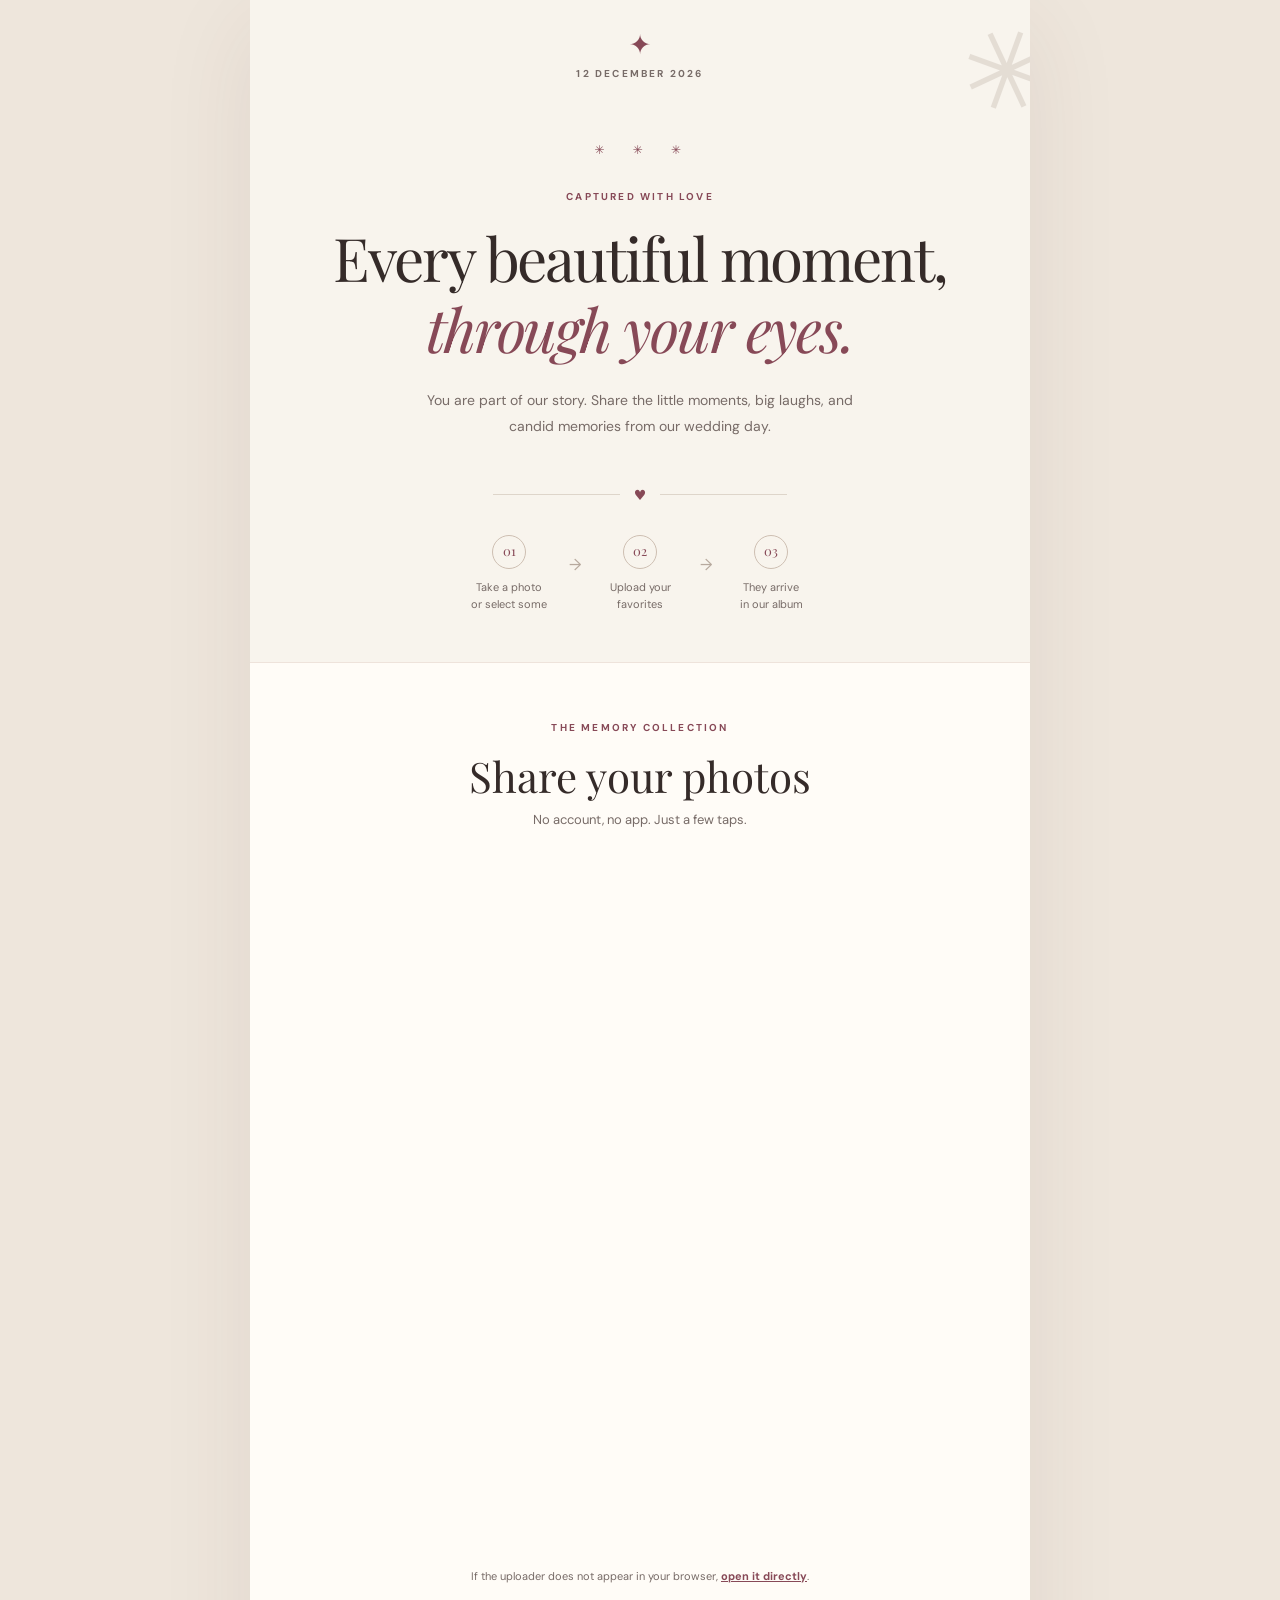
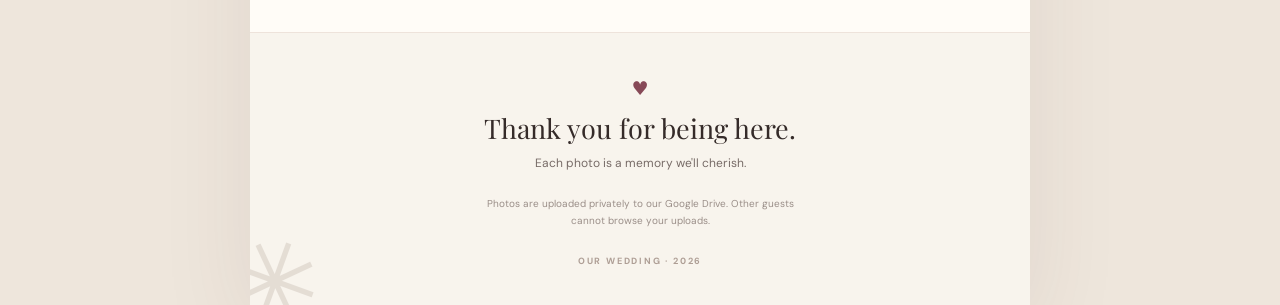
==== index.html @ 691325ce "first commit" ====
<!DOCTYPE html>
<html lang="en">
<head>
  <meta charset="UTF-8">
  <meta name="viewport" content="width=device-width, initial-scale=1, viewport-fit=cover">
  <meta name="theme-color" content="#f8f4ed">
  <meta name="description" content="Share your favorite photos from our wedding day with us.">
  <title>Our Wedding | Share Your Photos</title>
  <link rel="preconnect" href="https://fonts.googleapis.com">
  <link rel="preconnect" href="https://fonts.gstatic.com" crossorigin>
  <link href="https://fonts.googleapis.com/css2?family=DM+Sans:wght@400;500;600;700&family=Playfair+Display:ital,wght@0,400;0,500;1,400&display=swap" rel="stylesheet">
  <link rel="stylesheet" href="styles.css">
  <script src="config.js" defer></script>
  <script src="site.js" defer></script>
</head>
<body>
  <main class="page-shell">
    <div class="corner-ornament corner-ornament-top" aria-hidden="true">✳</div>
    <header class="site-head">
      <span class="monogram" aria-hidden="true">✦</span>
      <span id="weddingDate" class="eyebrow">12 December 2026</span>
    </header>

    <section class="hero" aria-labelledby="hero-title">
      <p class="tiny-ornament" aria-hidden="true">✳ &nbsp; ✳ &nbsp; ✳</p>
      <p class="eyebrow eyebrow-accent">CAPTURED WITH LOVE</p>
      <h1 id="hero-title">Every beautiful moment,<br><em>through your eyes.</em></h1>
      <p class="hero-body">You are part of our story. Share the little moments, big laughs, and candid memories from our wedding day.</p>
      <div class="hero-rule" aria-hidden="true"><span>♥</span></div>
      <div class="instruction-row" aria-label="How to share">
        <div class="instruction"><span class="instruction-icon" aria-hidden="true">01</span><span>Take a photo<br>or select some</span></div>
        <span class="instruction-arrow" aria-hidden="true">→</span>
        <div class="instruction"><span class="instruction-icon" aria-hidden="true">02</span><span>Upload your<br>favorites</span></div>
        <span class="instruction-arrow" aria-hidden="true">→</span>
        <div class="instruction"><span class="instruction-icon" aria-hidden="true">03</span><span>They arrive<br>in our album</span></div>
      </div>
    </section>

    <section class="upload-section" aria-labelledby="upload-title">
      <div class="upload-heading">
        <span class="eyebrow eyebrow-accent">THE MEMORY COLLECTION</span>
        <h2 id="upload-title">Share your photos</h2>
        <p>No account, no app. Just a few taps.</p>
      </div>
      <div class="upload-container">
        <div id="notConfigured" class="setup-note" hidden>
          <strong>One more setup step</strong>
          <p>Add your deployed Google Apps Script URL to <code>config.js</code>, then refresh this page.</p>
        </div>
        <iframe
          id="uploadFrame"
          title="Wedding photo uploader"
          loading="eager"
          allow="camera"
          referrerpolicy="no-referrer"
          hidden></iframe>
        <div id="iframeHint" class="iframe-hint" hidden>
          If the uploader does not appear in your browser, <a id="directUpload" href="#" target="_blank" rel="noopener noreferrer">open it directly</a>.
        </div>
      </div>
    </section>

    <footer class="footer">
      <p class="footer-heart" aria-hidden="true">♥</p>
      <p class="footer-heading">Thank you for being here.</p>
      <p class="footer-caption">Each photo is a memory we'll cherish.</p>
      <p class="privacy-copy">Photos are uploaded privately to our Google Drive. Other guests cannot browse your uploads.</p>
      <p class="footer-mark" id="footerMark">OUR WEDDING · 2026</p>
    </footer>
    <div class="corner-ornament corner-ornament-bottom" aria-hidden="true">✳</div>
  </main>
</body>
</html>
---- styles.css ----
:root {
  --ink: #352b29;
  --muted: #776b67;
  --wine: #874957;
  --paper: #f8f4ed;
  --cream: #fffcf7;
  --border: #ded5ca;
}
* { box-sizing: border-box; }
html { scroll-behavior: smooth; }
body {
  margin: 0;
  background: #eee6dc;
  color: var(--ink);
  font-family: "DM Sans", system-ui, sans-serif;
  -webkit-font-smoothing: antialiased;
}
.page-shell {
  position: relative;
  max-width: 780px;
  min-height: 100vh;
  margin: auto;
  overflow: hidden;
  background: var(--paper);
  box-shadow: 0 25px 90px #4c333316;
}
.corner-ornament {
  position: absolute;
  color: #b7a99e;
  font-size: 110px;
  line-height: 1;
  pointer-events: none;
  opacity: .3;
}
.corner-ornament-top { top: 18px; right: -22px; transform: rotate(20deg); }
.corner-ornament-bottom { bottom: -34px; left: -22px; transform: rotate(20deg); }
.site-head { padding: 27px 28px 0; display: flex; flex-direction: column; align-items: center; gap: 5px; }
.monogram { font-size: 27px; color: var(--wine); }
.eyebrow { font-size: 10px; font-weight: 700; text-transform: uppercase; letter-spacing: .22em; color: var(--muted); }
.eyebrow-accent { color: var(--wine); }
.hero { padding: 50px 48px 49px; text-align: center; }
.tiny-ornament { color: var(--wine); font-size: 12px; letter-spacing: .4em; margin-bottom: 32px; }
h1, h2, .footer-heading { font-family: "Playfair Display", Georgia, serif; font-weight: 400; }
h1 { font-size: clamp(35px, 6vw, 60px); line-height: 1.19; margin: 19px 0 23px; letter-spacing: -.035em; }
h1 em { color: var(--wine); font-weight: 400; }
.hero-body { max-width: 440px; margin: 0 auto; font-size: 14px; line-height: 1.85; color: var(--muted); }
.hero-rule { position: relative; margin: 43px auto 31px; max-width: 310px; color: var(--wine); }
.hero-rule::before, .hero-rule::after { content: ""; display: inline-block; width: 41%; border-top: 1px solid var(--border); vertical-align: middle; }
.hero-rule span { display: inline-block; padding: 0 14px; vertical-align: middle; font-size: 14px; }
.instruction-row { display: flex; justify-content: center; align-items: center; gap: 12px; }
.instruction { display: flex; flex-direction: column; align-items: center; gap: 10px; min-width: 95px; text-align: center; color: var(--muted); font-size: 11px; line-height: 1.55; }
.instruction-icon { border-radius: 50%; border: 1px solid #cebfb2; height: 34px; width: 34px; display: grid; place-items: center; color: var(--wine); font-family: "Playfair Display", serif; font-size: 13px; }
.instruction-arrow { align-self: center; margin-top: -19px; color: #b7a99e; }
.upload-section { background: var(--cream); padding: 52px 20px 25px; border-top: 1px solid #eee3db; border-bottom: 1px solid #eee3db; }
.upload-heading { text-align: center; }
h2 { font-size: clamp(31px, 5vw, 42px); margin: 12px 0 7px; }
.upload-heading p { font-size: 13px; color: var(--muted); margin: 0 0 20px; }
.upload-container { max-width: 585px; margin: 0 auto; }
#uploadFrame { display: block; border: 0; height: 730px; width: 100%; background: transparent; }
#uploadFrame[hidden] { display: none; }
.setup-note { margin: 24px auto 40px; text-align: center; border: 1px solid #e7d8ca; padding: 22px; border-radius: 14px; background: #fff9f1; font-size: 13px; line-height: 1.6; }
.setup-note[hidden] { display: none; }
.setup-note code { display: inline; background: #f3e9dd; padding: 2px 5px; }
.iframe-hint { max-width: 480px; margin: -10px auto 22px; text-align: center; font-size: 11px; line-height: 1.6; color: var(--muted); }
.iframe-hint[hidden] { display: none; }
a { color: var(--wine); font-weight: 700; }
.footer { text-align: center; padding: 43px 24px 38px; }
.footer-heart { color: var(--wine); font-size: 19px; margin: 0 0 9px; }
.footer-heading { font-size: 27px; margin: 0 0 9px; }
.footer-caption { margin: 0; font-size: 12px; color: var(--muted); }
.privacy-copy { font-size: 10px; color: #9a8e88; line-height: 1.7; max-width: 330px; margin: 24px auto 26px; }
.footer-mark { font-size: 9px; font-weight: 700; color: #ae9e95; letter-spacing: .2em; margin: 0; }
@media (max-width: 510px) {
  .site-head { padding-top: 23px; }
  .hero { padding: 37px 22px 43px; }
  .tiny-ornament { margin-bottom: 24px; }
  h1 { font-size: clamp(30px, 8.2vw, 44px); }
  .hero-body { font-size: 12px; }
  .instruction-row { gap: 5px; }
  .instruction { min-width: 85px; font-size: 10px; }
  .instruction-arrow { font-size: 13px; }
  .upload-section { padding: 42px 9px 20px; }
  #uploadFrame { height: 780px; }
}
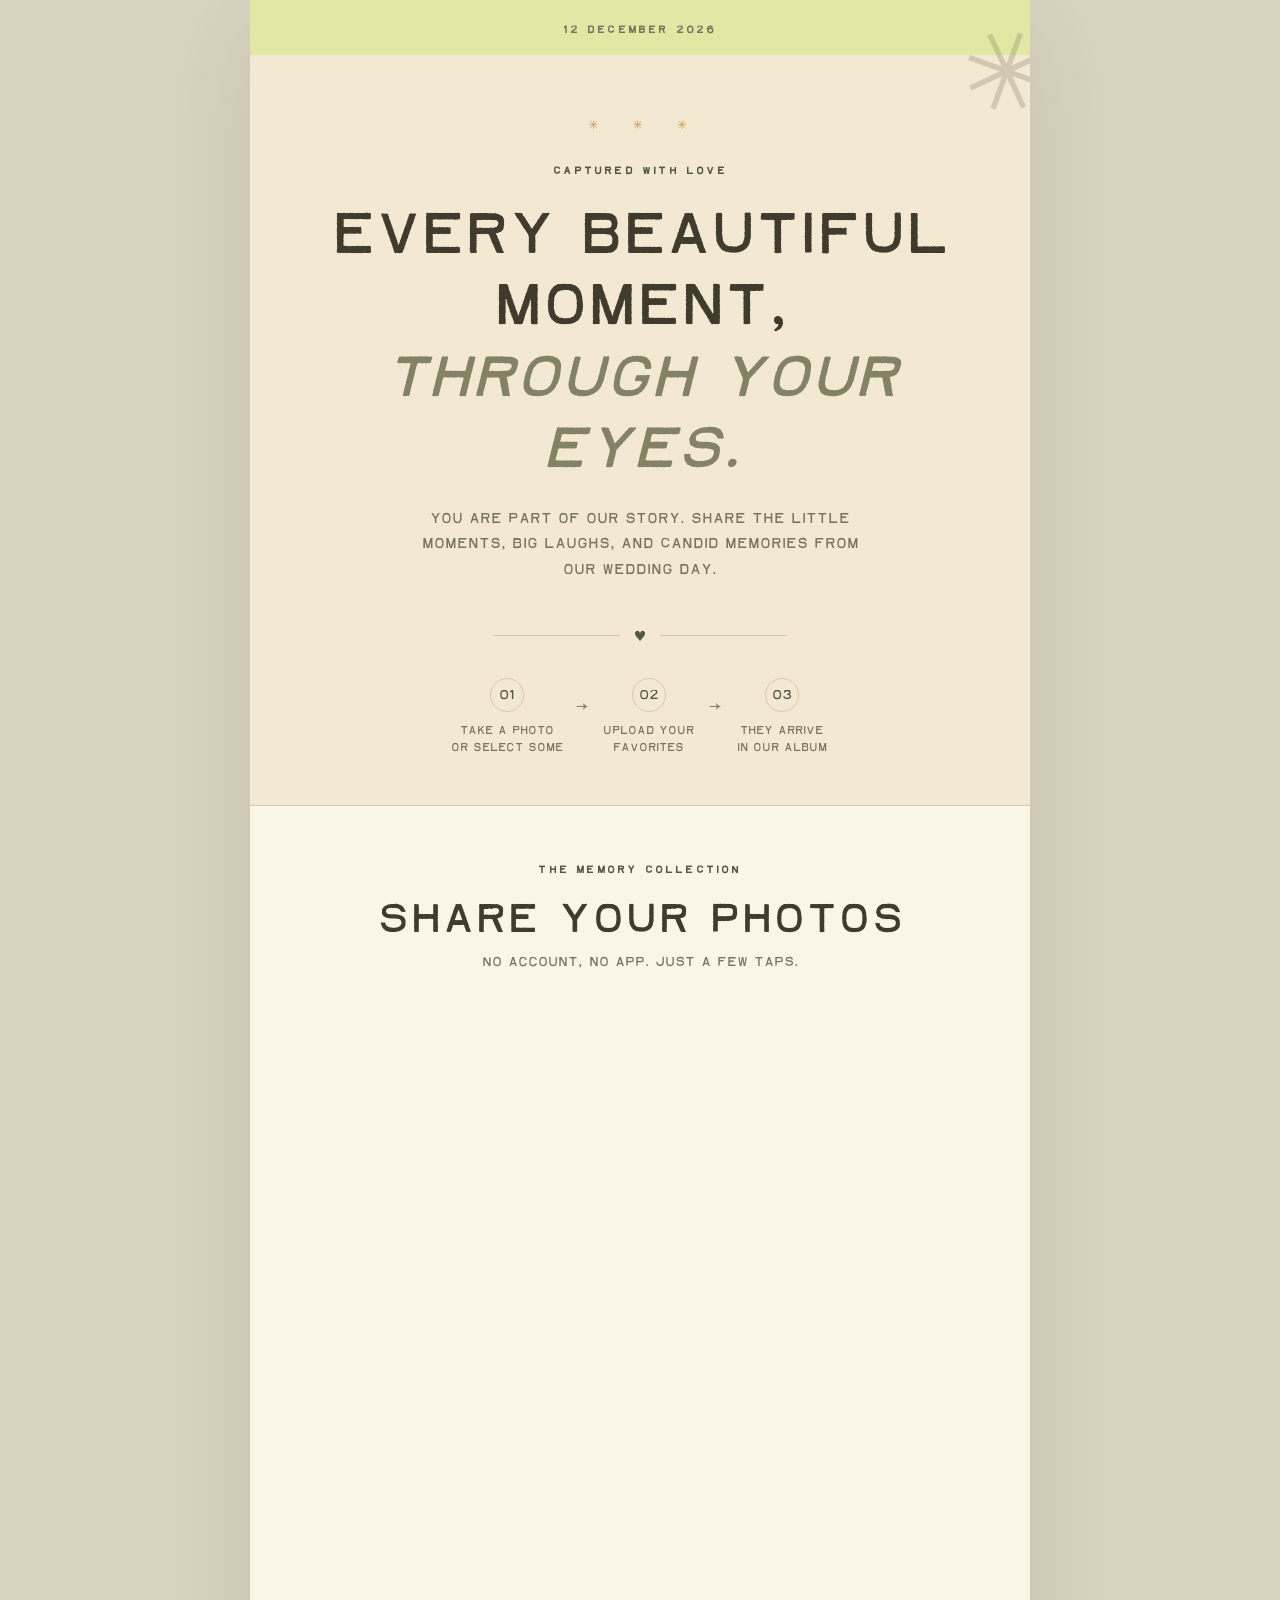
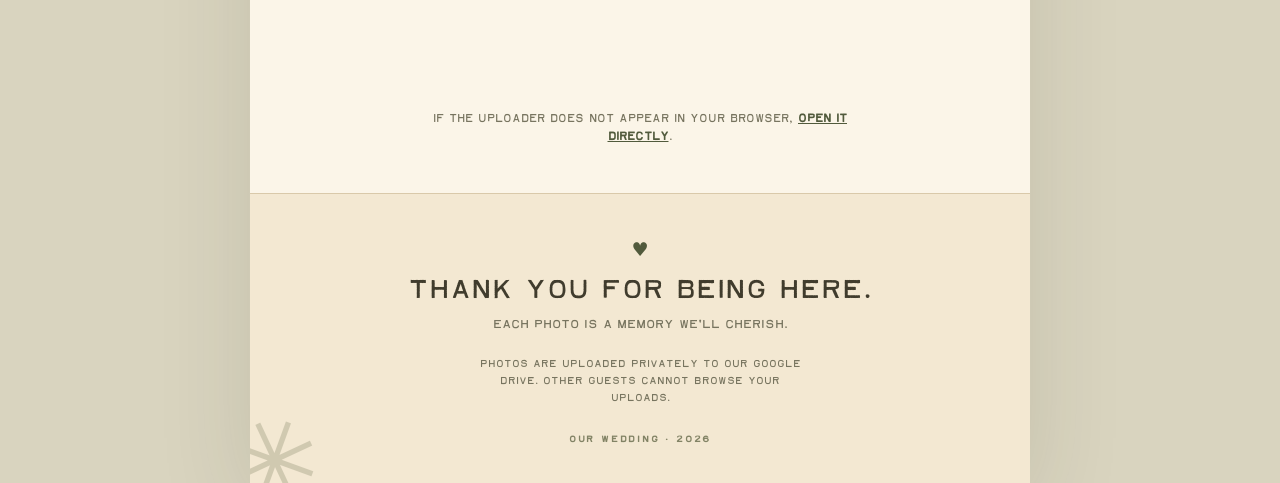
==== commit 2ebca522: "CSS Updated and Favicon added" ====
--- a/index.html
+++ b/index.html
@@ -3,12 +3,10 @@
 <head>
   <meta charset="UTF-8">
   <meta name="viewport" content="width=device-width, initial-scale=1, viewport-fit=cover">
-  <meta name="theme-color" content="#f8f4ed">
+  <meta name="theme-color" content="#e2e8a4">
   <meta name="description" content="Share your favorite photos from our wedding day with us.">
   <title>Our Wedding | Share Your Photos</title>
-  <link rel="preconnect" href="https://fonts.googleapis.com">
-  <link rel="preconnect" href="https://fonts.gstatic.com" crossorigin>
-  <link href="https://fonts.googleapis.com/css2?family=DM+Sans:wght@400;500;600;700&family=Playfair+Display:ital,wght@0,400;0,500;1,400&display=swap" rel="stylesheet">
+  <link rel="icon" href="favicon.ico" sizes="any">
   <link rel="stylesheet" href="styles.css">
   <script src="config.js" defer></script>
   <script src="site.js" defer></script>
@@ -17,7 +15,6 @@
   <main class="page-shell">
     <div class="corner-ornament corner-ornament-top" aria-hidden="true">✳</div>
     <header class="site-head">
-      <span class="monogram" aria-hidden="true">✦</span>
       <span id="weddingDate" class="eyebrow">12 December 2026</span>
     </header>
 
--- a/styles.css
+++ b/styles.css
@@ -1,18 +1,28 @@
+@font-face {
+  font-family: "Jadeite Rough";
+  src: url("fonts/Jadeite-Rough.ttf") format("truetype");
+  font-style: normal;
+  font-weight: 400;
+  font-display: swap;
+}
 :root {
-  --ink: #352b29;
-  --muted: #776b67;
-  --wine: #874957;
-  --paper: #f8f4ed;
-  --cream: #fffcf7;
-  --border: #ded5ca;
+  --ink: #403c2d;
+  --muted: #77745f;
+  --olive: #515a3c;
+  --sage: #828365;
+  --paper: #f3e8d2;
+  --cream: #fbf5e8;
+  --border: #d9c9aa;
+  --gold: #c99a45;
+  --butterfly: #e2e8a4;
 }
 * { box-sizing: border-box; }
 html { scroll-behavior: smooth; }
 body {
   margin: 0;
-  background: #eee6dc;
+  background: #d9d4bf;
   color: var(--ink);
-  font-family: "DM Sans", system-ui, sans-serif;
+  font-family: "Jadeite Rough", system-ui, sans-serif;
   -webkit-font-smoothing: antialiased;
 }
 .page-shell {
@@ -22,11 +32,11 @@
   margin: auto;
   overflow: hidden;
   background: var(--paper);
-  box-shadow: 0 25px 90px #4c333316;
+  box-shadow: 0 25px 90px #342f211f;
 }
 .corner-ornament {
   position: absolute;
-  color: #b7a99e;
+  color: var(--sage);
   font-size: 110px;
   line-height: 1;
   pointer-events: none;
@@ -34,44 +44,43 @@
 }
 .corner-ornament-top { top: 18px; right: -22px; transform: rotate(20deg); }
 .corner-ornament-bottom { bottom: -34px; left: -22px; transform: rotate(20deg); }
-.site-head { padding: 27px 28px 0; display: flex; flex-direction: column; align-items: center; gap: 5px; }
-.monogram { font-size: 27px; color: var(--wine); }
+.site-head { padding: 24px 28px 18px; display: flex; flex-direction: column; align-items: center; gap: 10px; background: var(--butterfly); }
 .eyebrow { font-size: 10px; font-weight: 700; text-transform: uppercase; letter-spacing: .22em; color: var(--muted); }
-.eyebrow-accent { color: var(--wine); }
-.hero { padding: 50px 48px 49px; text-align: center; }
-.tiny-ornament { color: var(--wine); font-size: 12px; letter-spacing: .4em; margin-bottom: 32px; }
-h1, h2, .footer-heading { font-family: "Playfair Display", Georgia, serif; font-weight: 400; }
+.eyebrow-accent { color: var(--olive); }
+.hero { padding: 50px 48px 49px; text-align: center; background: var(--paper); }
+.tiny-ornament { color: var(--gold); font-size: 12px; letter-spacing: .4em; margin-bottom: 32px; }
+h1, h2, .footer-heading { font-family: inherit; font-weight: 400; }
 h1 { font-size: clamp(35px, 6vw, 60px); line-height: 1.19; margin: 19px 0 23px; letter-spacing: -.035em; }
-h1 em { color: var(--wine); font-weight: 400; }
+h1 em { color: var(--sage); font-weight: 400; }
 .hero-body { max-width: 440px; margin: 0 auto; font-size: 14px; line-height: 1.85; color: var(--muted); }
-.hero-rule { position: relative; margin: 43px auto 31px; max-width: 310px; color: var(--wine); }
+.hero-rule { position: relative; margin: 43px auto 31px; max-width: 310px; color: var(--olive); }
 .hero-rule::before, .hero-rule::after { content: ""; display: inline-block; width: 41%; border-top: 1px solid var(--border); vertical-align: middle; }
 .hero-rule span { display: inline-block; padding: 0 14px; vertical-align: middle; font-size: 14px; }
 .instruction-row { display: flex; justify-content: center; align-items: center; gap: 12px; }
 .instruction { display: flex; flex-direction: column; align-items: center; gap: 10px; min-width: 95px; text-align: center; color: var(--muted); font-size: 11px; line-height: 1.55; }
-.instruction-icon { border-radius: 50%; border: 1px solid #cebfb2; height: 34px; width: 34px; display: grid; place-items: center; color: var(--wine); font-family: "Playfair Display", serif; font-size: 13px; }
-.instruction-arrow { align-self: center; margin-top: -19px; color: #b7a99e; }
-.upload-section { background: var(--cream); padding: 52px 20px 25px; border-top: 1px solid #eee3db; border-bottom: 1px solid #eee3db; }
+.instruction-icon { border-radius: 50%; border: 1px solid var(--border); height: 34px; width: 34px; display: grid; place-items: center; color: var(--olive); font-size: 13px; }
+.instruction-arrow { align-self: center; margin-top: -19px; color: var(--sage); }
+.upload-section { background: var(--cream); padding: 52px 20px 25px; border-top: 1px solid var(--border); border-bottom: 1px solid var(--border); }
 .upload-heading { text-align: center; }
 h2 { font-size: clamp(31px, 5vw, 42px); margin: 12px 0 7px; }
 .upload-heading p { font-size: 13px; color: var(--muted); margin: 0 0 20px; }
 .upload-container { max-width: 585px; margin: 0 auto; }
 #uploadFrame { display: block; border: 0; height: 730px; width: 100%; background: transparent; }
 #uploadFrame[hidden] { display: none; }
-.setup-note { margin: 24px auto 40px; text-align: center; border: 1px solid #e7d8ca; padding: 22px; border-radius: 14px; background: #fff9f1; font-size: 13px; line-height: 1.6; }
+.setup-note { margin: 24px auto 40px; text-align: center; border: 1px solid var(--border); padding: 22px; border-radius: 14px; background: #f5eedc; font-size: 13px; line-height: 1.6; }
 .setup-note[hidden] { display: none; }
-.setup-note code { display: inline; background: #f3e9dd; padding: 2px 5px; }
+.setup-note code { display: inline; background: #e7dfc8; padding: 2px 5px; }
 .iframe-hint { max-width: 480px; margin: -10px auto 22px; text-align: center; font-size: 11px; line-height: 1.6; color: var(--muted); }
 .iframe-hint[hidden] { display: none; }
-a { color: var(--wine); font-weight: 700; }
+a { color: var(--olive); font-weight: 700; }
 .footer { text-align: center; padding: 43px 24px 38px; }
-.footer-heart { color: var(--wine); font-size: 19px; margin: 0 0 9px; }
+.footer-heart { color: var(--olive); font-size: 19px; margin: 0 0 9px; }
 .footer-heading { font-size: 27px; margin: 0 0 9px; }
 .footer-caption { margin: 0; font-size: 12px; color: var(--muted); }
-.privacy-copy { font-size: 10px; color: #9a8e88; line-height: 1.7; max-width: 330px; margin: 24px auto 26px; }
-.footer-mark { font-size: 9px; font-weight: 700; color: #ae9e95; letter-spacing: .2em; margin: 0; }
+.privacy-copy { font-size: 10px; color: var(--muted); line-height: 1.7; max-width: 330px; margin: 24px auto 26px; }
+.footer-mark { font-size: 9px; font-weight: 700; color: var(--sage); letter-spacing: .2em; margin: 0; }
 @media (max-width: 510px) {
-  .site-head { padding-top: 23px; }
+  .site-head { padding: 20px 20px 16px; }
   .hero { padding: 37px 22px 43px; }
   .tiny-ornament { margin-bottom: 24px; }
   h1 { font-size: clamp(30px, 8.2vw, 44px); }
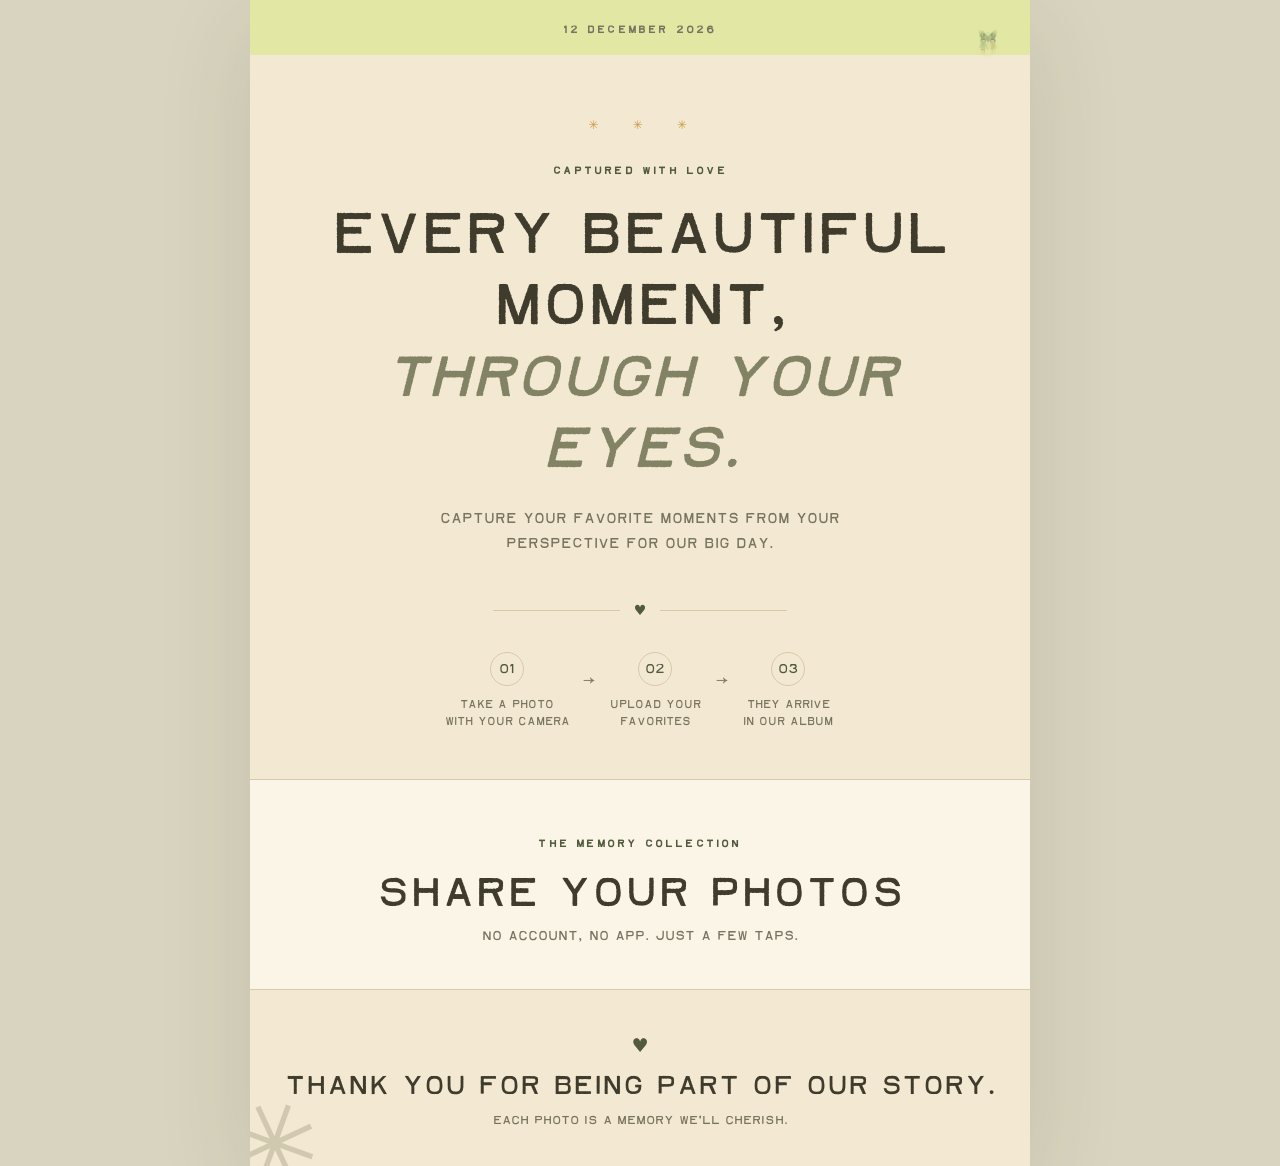
==== commit fae50d6c: "Big CSS update" ====
--- a/index.html
+++ b/index.html
@@ -5,7 +5,7 @@
   <meta name="viewport" content="width=device-width, initial-scale=1, viewport-fit=cover">
   <meta name="theme-color" content="#e2e8a4">
   <meta name="description" content="Share your favorite photos from our wedding day with us.">
-  <title>Our Wedding | Share Your Photos</title>
+  <title>Anas & Reem | Share Your Photos</title>
   <link rel="icon" href="favicon.ico" sizes="any">
   <link rel="stylesheet" href="styles.css">
   <script src="config.js" defer></script>
@@ -13,7 +13,7 @@
 </head>
 <body>
   <main class="page-shell">
-    <div class="corner-ornament corner-ornament-top" aria-hidden="true">✳</div>
+    <img class="corner-ornament corner-ornament-top" src="monogram.png" alt="" aria-hidden="true">
     <header class="site-head">
       <span id="weddingDate" class="eyebrow">12 December 2026</span>
     </header>
@@ -22,10 +22,10 @@
       <p class="tiny-ornament" aria-hidden="true">✳ &nbsp; ✳ &nbsp; ✳</p>
       <p class="eyebrow eyebrow-accent">CAPTURED WITH LOVE</p>
       <h1 id="hero-title">Every beautiful moment,<br><em>through your eyes.</em></h1>
-      <p class="hero-body">You are part of our story. Share the little moments, big laughs, and candid memories from our wedding day.</p>
+      <p class="hero-body">Capture your favorite moments from your perspective for our big day.</p>
       <div class="hero-rule" aria-hidden="true"><span>♥</span></div>
       <div class="instruction-row" aria-label="How to share">
-        <div class="instruction"><span class="instruction-icon" aria-hidden="true">01</span><span>Take a photo<br>or select some</span></div>
+        <div class="instruction"><span class="instruction-icon" aria-hidden="true">01</span><span>Take a photo<br>with your camera</span></div>
         <span class="instruction-arrow" aria-hidden="true">→</span>
         <div class="instruction"><span class="instruction-icon" aria-hidden="true">02</span><span>Upload your<br>favorites</span></div>
         <span class="instruction-arrow" aria-hidden="true">→</span>
@@ -51,18 +51,15 @@
           allow="camera"
           referrerpolicy="no-referrer"
           hidden></iframe>
-        <div id="iframeHint" class="iframe-hint" hidden>
-          If the uploader does not appear in your browser, <a id="directUpload" href="#" target="_blank" rel="noopener noreferrer">open it directly</a>.
-        </div>
       </div>
     </section>
 
     <footer class="footer">
       <p class="footer-heart" aria-hidden="true">♥</p>
-      <p class="footer-heading">Thank you for being here.</p>
+      <p class="footer-heading">Thank you for being part of our story.</p>
       <p class="footer-caption">Each photo is a memory we'll cherish.</p>
-      <p class="privacy-copy">Photos are uploaded privately to our Google Drive. Other guests cannot browse your uploads.</p>
-      <p class="footer-mark" id="footerMark">OUR WEDDING · 2026</p>
+      <!-- <p class="privacy-copy">Photos are uploaded privately to our Google Drive. Other guests cannot browse your uploads.</p>
+      <p class="footer-mark" id="footerMark">OUR WEDDING · 2026</p> -->
     </footer>
     <div class="corner-ornament corner-ornament-bottom" aria-hidden="true">✳</div>
   </main>
--- a/styles.css
+++ b/styles.css
@@ -42,7 +42,17 @@
   pointer-events: none;
   opacity: .3;
 }
-.corner-ornament-top { top: 18px; right: -22px; transform: rotate(20deg); }
+.corner-ornament-top {
+  top: 8px;
+  right: 8px;
+  width: 68px;
+  height: 68px;
+  object-fit: cover;
+  opacity: .45;
+  mix-blend-mode: darken;
+  -webkit-mask-image: radial-gradient(ellipse 20% 25% at center, #000 55%, transparent 100%);
+  mask-image: radial-gradient(ellipse 20% 25% at center, #000 55%, transparent 100%);
+}
 .corner-ornament-bottom { bottom: -34px; left: -22px; transform: rotate(20deg); }
 .site-head { padding: 24px 28px 18px; display: flex; flex-direction: column; align-items: center; gap: 10px; background: var(--butterfly); }
 .eyebrow { font-size: 10px; font-weight: 700; text-transform: uppercase; letter-spacing: .22em; color: var(--muted); }
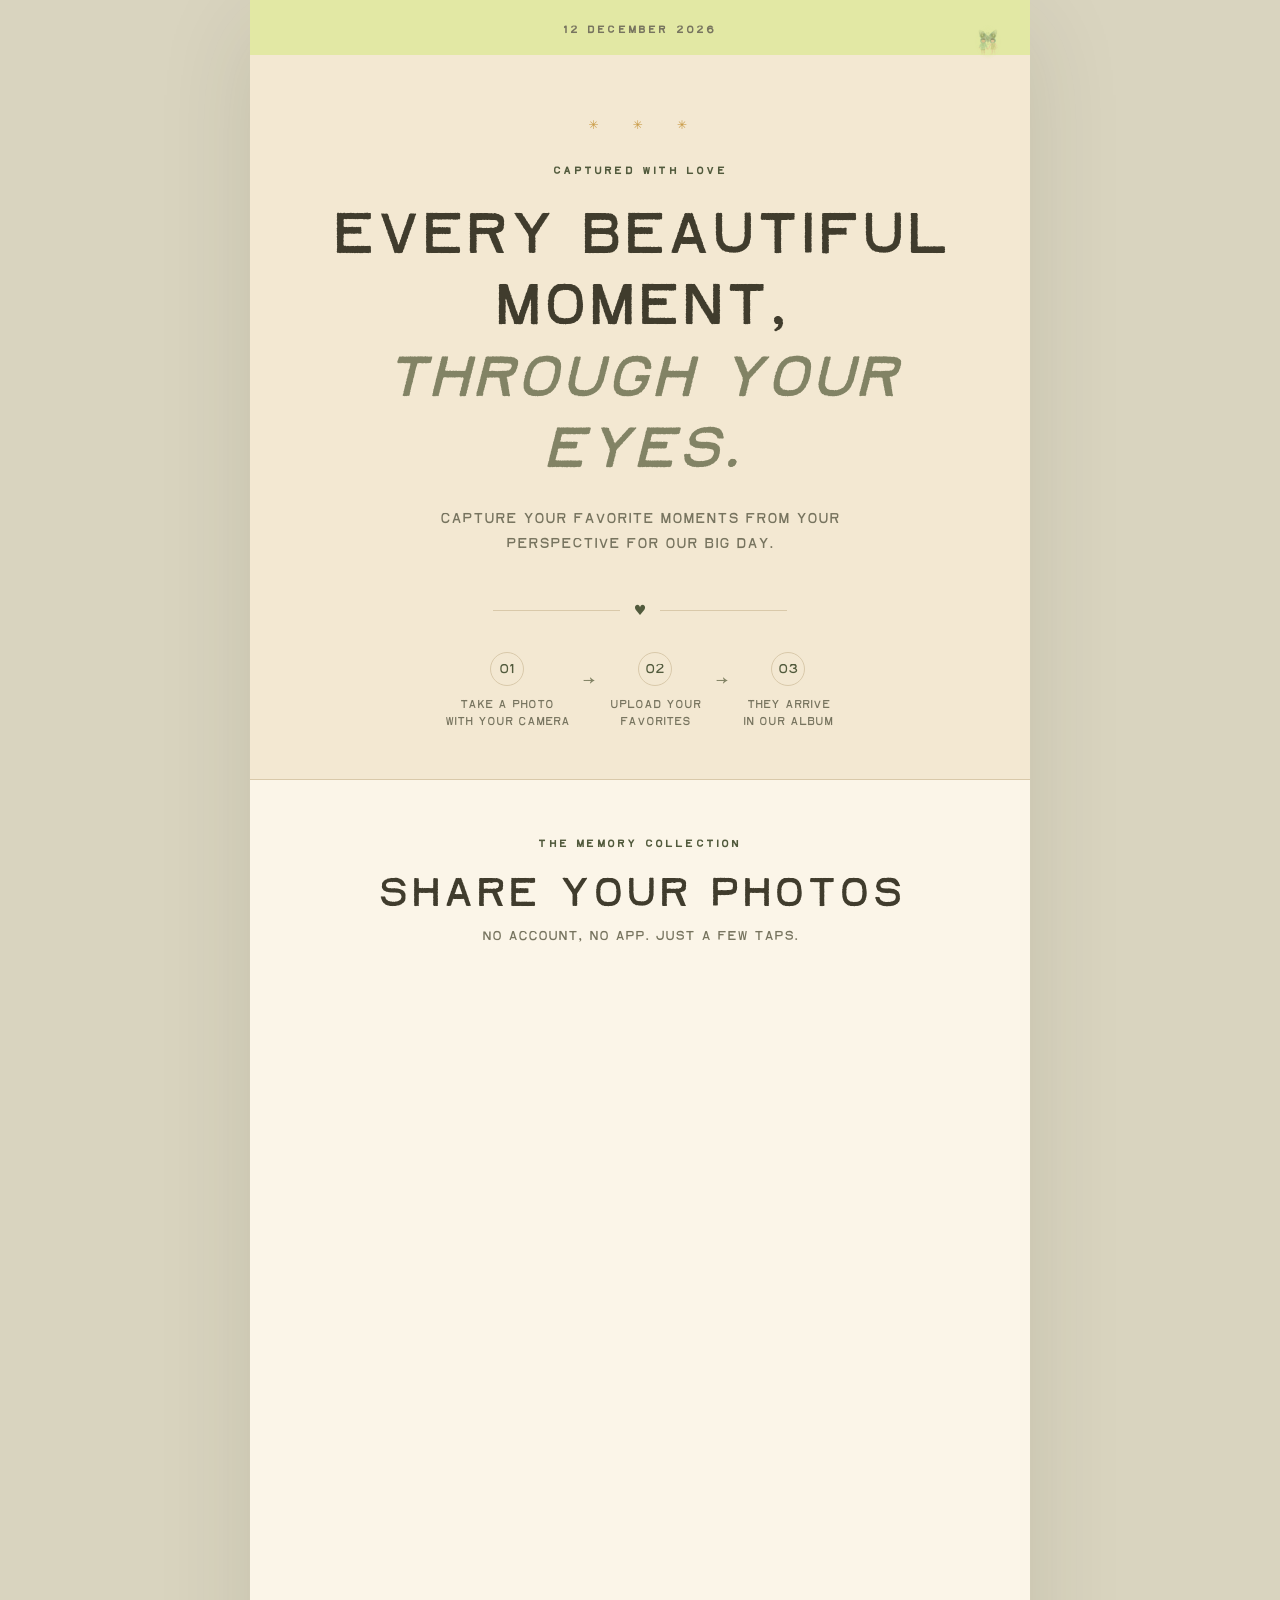
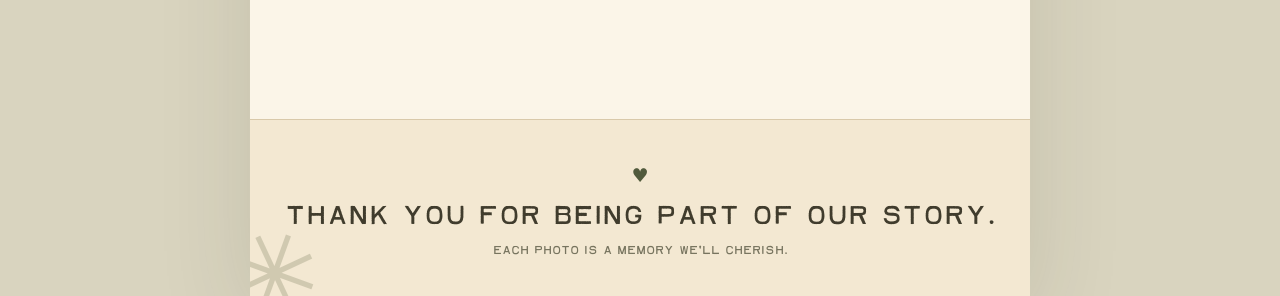
==== commit d1c3670d: "unhide iframe" ====
--- a/index.html
+++ b/index.html
@@ -50,7 +50,7 @@
           loading="eager"
           allow="camera"
           referrerpolicy="no-referrer"
-          hidden></iframe>
+          ></iframe>
       </div>
     </section>
 
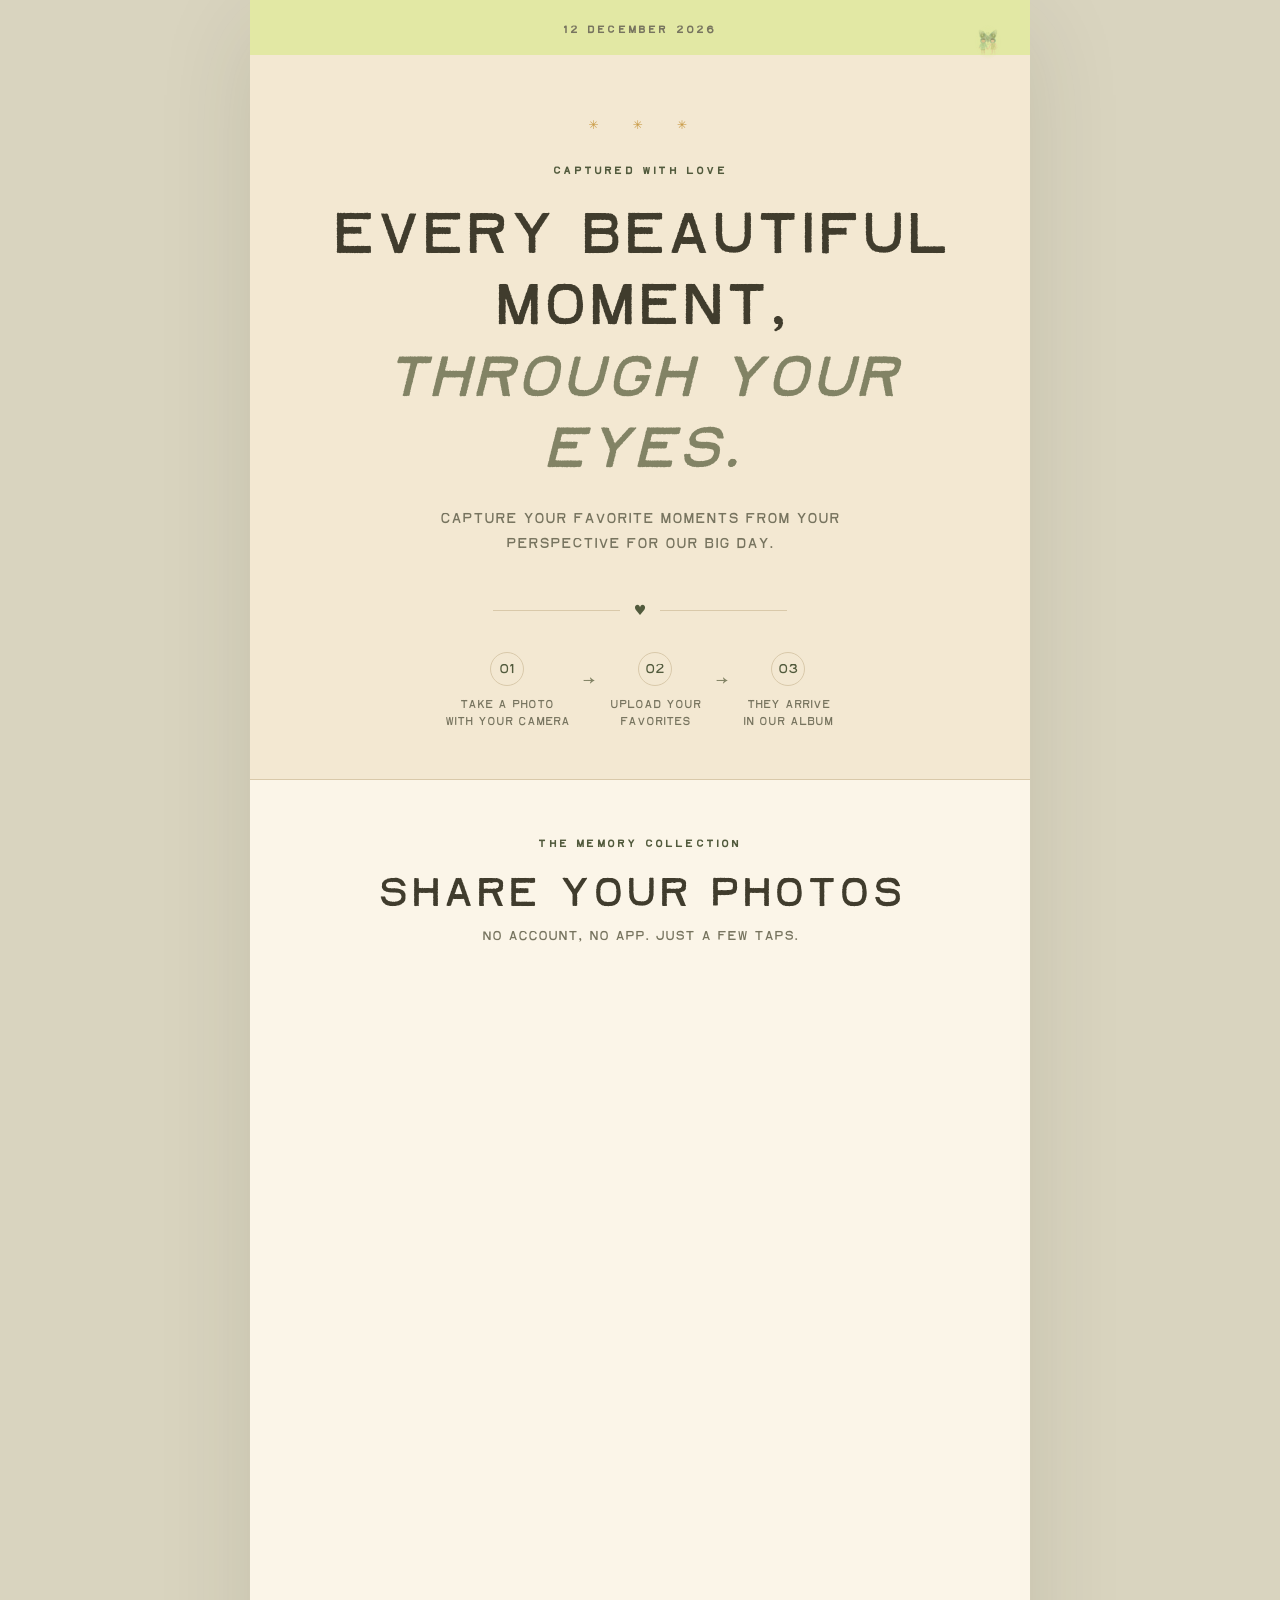
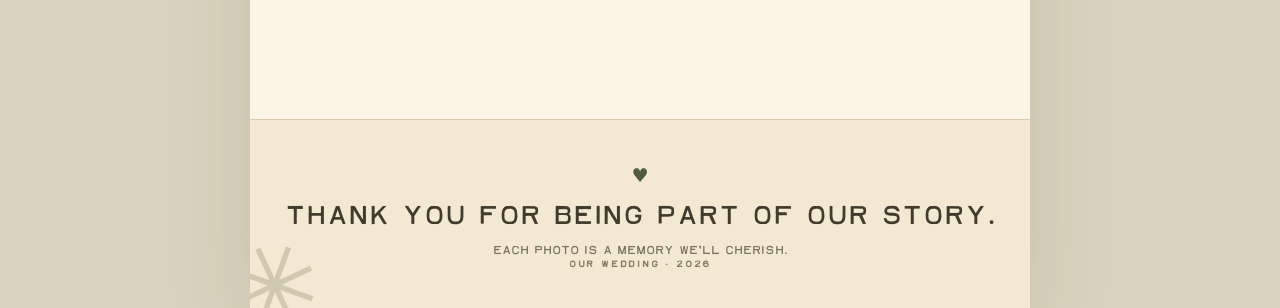
==== commit 81afdb6f: "Footer fix" ====
--- a/index.html
+++ b/index.html
@@ -58,8 +58,8 @@
       <p class="footer-heart" aria-hidden="true">♥</p>
       <p class="footer-heading">Thank you for being part of our story.</p>
       <p class="footer-caption">Each photo is a memory we'll cherish.</p>
-      <!-- <p class="privacy-copy">Photos are uploaded privately to our Google Drive. Other guests cannot browse your uploads.</p>
-      <p class="footer-mark" id="footerMark">OUR WEDDING · 2026</p> -->
+      <!-- <p class="privacy-copy">Photos are uploaded privately to our Google Drive. Other guests cannot browse your uploads.</p> -->
+      <p class="footer-mark" id="footerMark">A & R Photo Hub · 2026</p>
     </footer>
     <div class="corner-ornament corner-ornament-bottom" aria-hidden="true">✳</div>
   </main>
